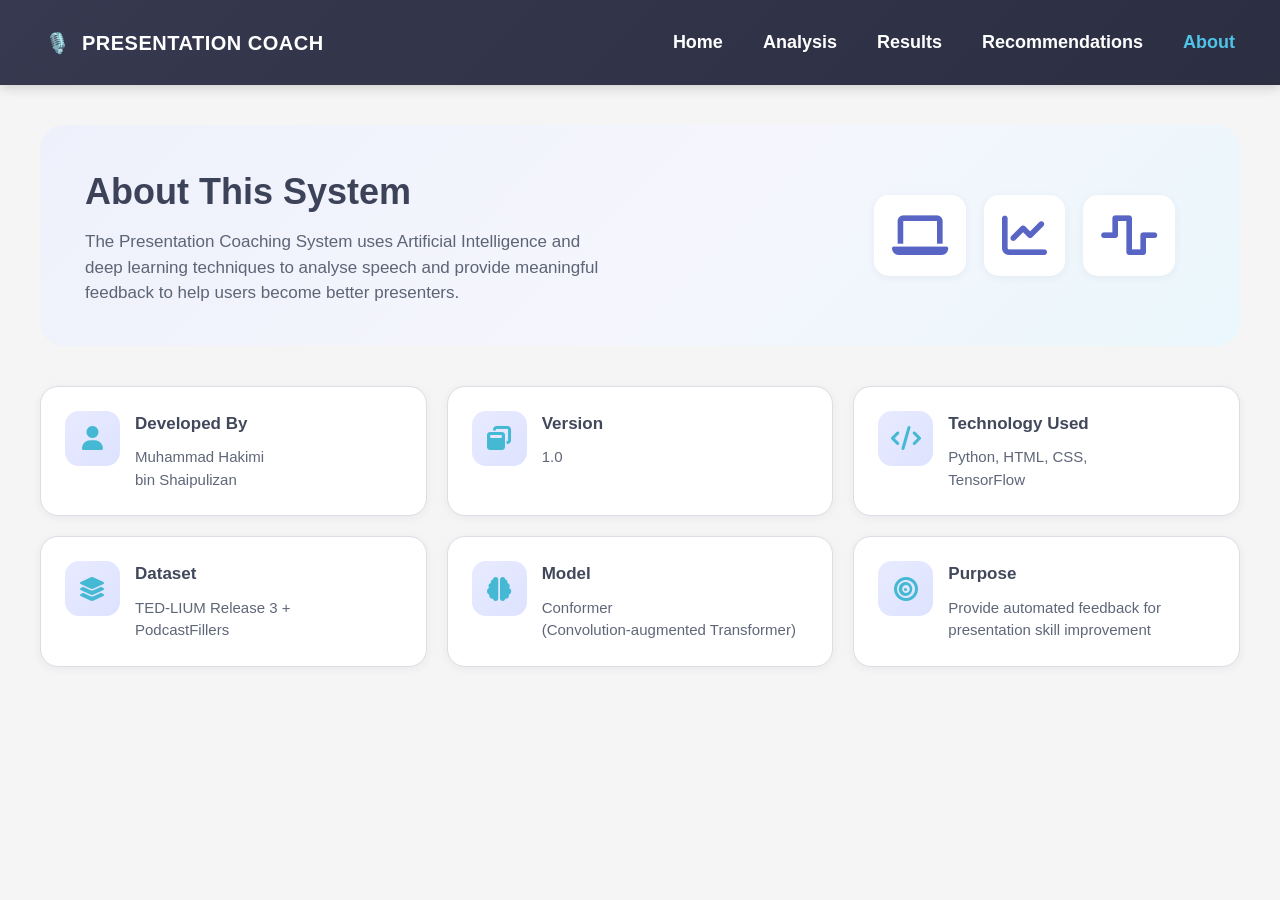
==== frontend/about.html @ 9f393311 "Initial FYP project setup Initial commit" ====
<!DOCTYPE html>
<html lang="en">

<head>
    <meta charset="UTF-8">
    <meta name="viewport" content="width=device-width, initial-scale=1.0">

    <title>About - Presentation Coach</title>

    <!-- Font Awesome Icons (used for the info-card icons below) -->
    <link rel="stylesheet"
        href="https://cdnjs.cloudflare.com/ajax/libs/font-awesome/6.5.1/css/all.min.css">

    <link rel="stylesheet" href="style.css">
</head>

<body>

    <!-- Navigation Bar -->
    <nav class="navbar">

        <div class="logo">
            🎙️
            <span>PRESENTATION COACH</span>
        </div>

        <button class="nav-toggle" id="navToggle" aria-label="Toggle navigation">☰</button>

        <div class="nav-links" id="navLinks">
            <a href="index.html">Home</a>
            <a href="analysis.html">Analysis</a>
            <a href="results.html">Results</a>
            <a href="recommendations.html">Recommendations</a>
            <a href="about.html" class="active">About</a>
        </div>

    </nav>


    <!-- About Section -->
    <main class="about-container">

        <!-- Title -->
        <section class="about-header">

            <div>
                <h1>About This System</h1>

                <p>
                    The Presentation Coaching System uses Artificial Intelligence
                    and deep learning techniques to analyse speech and provide
                    meaningful feedback to help users become better presenters.
                </p>
            </div>

            <div class="about-illustration">
                <i class="fa-solid fa-laptop"></i>
                <i class="fa-solid fa-chart-line"></i>
                <i class="fa-solid fa-wave-square"></i>
            </div>

        </section>


        <!-- Information Cards -->
        <section class="about-grid">

            <!-- Developed By -->
            <div class="about-card">

                <div class="about-icon">
                    <i class="fa-solid fa-user"></i>
                </div>

                <div>
                    <h3>Developed By</h3>
                    <p>Muhammad Hakimi<br>bin Shaipulizan</p>
                </div>

            </div>


            <!-- Version -->
            <div class="about-card">

                <div class="about-icon">
                    <i class="fa-solid fa-window-restore"></i>
                </div>

                <div>
                    <h3>Version</h3>
                    <p>1.0</p>
                </div>

            </div>


            <!-- Technology -->
            <div class="about-card">

                <div class="about-icon">
                    <i class="fa-solid fa-code"></i>
                </div>

                <div>
                    <h3>Technology Used</h3>
                    <p>Python, HTML, CSS,<br>TensorFlow</p>
                </div>

            </div>


            <!-- Dataset -->
            <div class="about-card">

                <div class="about-icon">
                    <i class="fa-solid fa-layer-group"></i>
                </div>

                <div>
                    <h3>Dataset</h3>
                    <p>TED-LIUM Release 3 +<br>PodcastFillers</p>
                </div>

            </div>


            <!-- Model -->
            <div class="about-card">

                <div class="about-icon">
                    <i class="fa-solid fa-brain"></i>
                </div>

                <div>
                    <h3>Model</h3>
                    <p>Conformer<br>(Convolution-augmented Transformer)</p>
                </div>

            </div>


            <!-- Purpose -->
            <div class="about-card">

                <div class="about-icon">
                    <i class="fa-solid fa-bullseye"></i>
                </div>

                <div>
                    <h3>Purpose</h3>
                    <p>
                        Provide automated feedback for
                        presentation skill improvement
                    </p>
                </div>

            </div>

        </section>

    </main>

</body>

</html>
---- frontend/style.css ----
:root {
    --primary: #5b67ae;
    --primary-dark: #465299;
    --dark: #36394f;
    --accent: #4fc3e8;
    --success: #35a853;
    --danger: #e4003b;
    --danger-dark: #bf0032;
    --gold: #f5b301;
    --warning: #e47b22;
    --text: #34384a;
    --text-muted: #555b6e;
    --bg: #f5f5f5;
    --border: #d7d7d7;
    --container: 1200px;
    --shadow-sm: 0 2px 10px rgba(54, 57, 79, 0.06);
    --shadow: 0 8px 24px rgba(54, 57, 79, 0.1);
}

* {
    margin: 0;
    padding: 0;
    box-sizing: border-box;
}

body {
    font-family: Arial, sans-serif;
    background-color: var(--bg);
    color: var(--text);
    line-height: 1.5;
}


/* =========================
   PAGE CONTAINER (keeps content from stretching thin/empty on wide screens)
========================= */

.hero,
.features,
.analysis-header,
.mic-banner,
.analysis-section,
.results-header,
.overall-section,
.performance-section,
.results-actions,
.recommendation-header,
.recommendations-container,
.recommendation-actions,
.about-container {
    max-width: var(--container);
    margin-left: auto;
    margin-right: auto;
}


/* =========================
   NAVIGATION BAR
========================= */

.navbar {
    height: 85px;
    background: linear-gradient(135deg, var(--dark), #2c2f42);

    position: sticky;
    top: 0;
    z-index: 100;

    box-shadow: 0 2px 12px rgba(0, 0, 0, 0.18);

    display: flex;
    justify-content: space-between;
    align-items: center;

    padding: 0 45px;
}

.logo {
    display: flex;
    align-items: center;
    gap: 12px;

    color: white;
    font-size: 20px;
    font-weight: bold;
}

.logo span {
    letter-spacing: 0.5px;
}

.nav-links {
    display: flex;
    gap: 40px;
}

.nav-links a {
    color: white;
    text-decoration: none;

    font-size: 18px;
    font-weight: 600;

    transition: 0.3s;
}

.nav-links a:hover {
    color: var(--accent);
}

.nav-links .active {
    color: var(--accent);
}


/* =========================
   HERO SECTION
========================= */

.hero {
    display: flex;
    justify-content: space-between;
    align-items: center;

    min-height: 320px;

    margin-top: 30px;
    margin-bottom: 10px;

    padding: 55px 70px;

    background: linear-gradient(135deg, #eef0fb 0%, #f5f6fd 55%, #eaf7fc 100%);
    border-radius: 28px;

    box-shadow: var(--shadow-sm);
}

.hero-text {
    max-width: 500px;
}

.hero-badge {
    display: inline-block;

    background: #e1e5fb;
    color: var(--primary-dark);

    font-size: 13px;
    font-weight: 700;
    letter-spacing: 0.5px;
    text-transform: uppercase;

    padding: 7px 16px;
    border-radius: 999px;

    margin-bottom: 18px;
}

.hero-text h1 {
    font-size: 42px;
    line-height: 1.25;
    margin-bottom: 16px;

    color: #2c2f42;
}

.hero-text p {
    font-size: 18px;
    line-height: 1.5;

    color: var(--text-muted);

    margin-bottom: 28px;

    max-width: 420px;
}

#startButton {
    background: linear-gradient(135deg, var(--primary), var(--primary-dark));

    color: white;

    border: none;

    padding: 16px 42px;

    border-radius: 15px;

    font-size: 18px;
    font-weight: 600;

    cursor: pointer;

    box-shadow: 0 10px 24px rgba(91, 103, 174, 0.35);

    transition: 0.3s;
}

#startButton:hover {
    background: var(--primary-dark);
    transform: translateY(-2px);
    box-shadow: 0 14px 28px rgba(91, 103, 174, 0.42);
}


/* =========================
   HERO IMAGE
========================= */

.hero-image {
    display: flex;
    justify-content: center;
    align-items: center;

    width: 380px;
    height: 260px;
}

.presentation-illustration {
    font-size: 130px;

    width: 220px;
    height: 220px;

    display: flex;
    justify-content: center;
    align-items: center;

    background: linear-gradient(150deg, #ffffff, #e9ebf7);

    border-radius: 50%;

    box-shadow: 0 20px 45px rgba(91, 103, 174, 0.22), inset 0 0 0 10px rgba(255, 255, 255, 0.6);
}


/* =========================
   FEATURES SECTION
========================= */

.features {
    padding: 10px 0 50px;
}

.features h2 {
    text-align: center;

    font-size: 24px;

    margin-bottom: 28px;

    color: #2c2f42;
}

.feature-container {
    display: grid;
    grid-template-columns: repeat(5, 1fr);

    gap: 22px;
}

.feature-card {
    width: 100%;
    min-height: 210px;

    background: white;

    border: 1px solid #e4e5ec;

    border-radius: 18px;

    text-align: center;

    padding: 28px 18px;

    box-shadow: var(--shadow-sm);

    transition: 0.3s;
}

.feature-card:hover {
    transform: translateY(-6px);

    box-shadow: var(--shadow);
    border-color: #d3d7f3;
}

.icon {
    width: 64px;
    height: 64px;

    margin: 0 auto 16px;

    display: flex;
    justify-content: center;
    align-items: center;

    font-size: 30px;

    background: linear-gradient(135deg, #eef0ff, #e3e7fb);

    border-radius: 16px;
}

.feature-card h3 {
    font-size: 16px;

    line-height: 1.4;

    margin-bottom: 10px;

    color: #2c2f42;
}

.feature-card p {
    font-size: 14px;

    line-height: 1.5;

    color: #64697a;
}


/* =========================
   RESPONSIVE DESIGN
========================= */

@media (max-width: 1100px) {

    .feature-container {
        grid-template-columns: repeat(3, 1fr);
    }

}

@media (max-width: 850px) {

    .navbar {
        padding: 0 25px;
    }

    .nav-links {
        gap: 15px;
    }

    .nav-links a {
        font-size: 14px;
    }

    .hero {
        flex-direction: column;
        align-items: flex-start;
        gap: 25px;

        padding: 35px 30px;
        margin-top: 15px;
    }

    .hero-image {
        display: none;
    }

    .feature-container {
        grid-template-columns: repeat(2, 1fr);
    }

}

/* =========================
   REAL-TIME ANALYSIS PAGE
========================= */

.analysis-header {
    display: flex;
    justify-content: space-between;
    align-items: center;

    padding: 30px 20px 15px;
}

.analysis-header h1 {
    font-size: 30px;
    margin-bottom: 5px;
}

.analysis-header p {
    font-size: 16px;
    color: var(--text-muted);
}


/* Analysis Controls */

.analysis-controls {
    display: flex;
    align-items: center;
    gap: 20px;
}

#startAnalysis {
    background: linear-gradient(135deg, var(--primary), var(--primary-dark));
    color: white;

    border: none;
    border-radius: 15px;

    padding: 10px 30px;

    font-size: 16px;
    font-weight: 600;
    cursor: pointer;

    box-shadow: 0 8px 18px rgba(91, 103, 174, 0.3);

    transition: 0.3s;
}

#startAnalysis:hover {
    background: var(--primary-dark);
    transform: translateY(-2px);
}

.timer {
    border: 1px solid #d7d7d7;
    background: white;

    border-radius: 15px;

    padding: 10px 28px;

    font-size: 16px;
    font-weight: 600;
    color: var(--text-muted);

    min-width: 140px;
    text-align: center;

    box-shadow: var(--shadow-sm);
}


/* =========================
   METRIC CARDS
========================= */

.analysis-section {
    padding: 15px 20px 40px;
}

.metrics-container {
    display: grid;
    grid-template-columns: repeat(4, 1fr);

    gap: 20px;

    margin-bottom: 20px;
}

.metric-card {
    background: white;

    border: 1px solid #e4e5ec;
    border-radius: 18px;

    text-align: center;

    padding: 20px 12px;

    min-height: 150px;

    box-shadow: var(--shadow-sm);

    transition: 0.3s;
}

.metric-card:hover {
    box-shadow: var(--shadow);
}

.metric-icon {
    font-size: 38px;
    margin-bottom: 8px;
}

.metric-card h3 {
    font-size: 16px;
    margin-bottom: 5px;

    color: #2c2f42;
}

.metric-value {
    font-size: 22px;
    font-weight: 700;
    color: var(--success);

    margin-bottom: 2px;
}

.metric-card p {
    color: #666;
    margin-bottom: 5px;
}

.status {
    color: #777;
    font-size: 14px;
    font-weight: 600;
}


/* =========================
   MAIN ANALYSIS CONTENT
========================= */

.analysis-content {
    display: grid;
    grid-template-columns: 2.2fr 1fr;

    gap: 20px;
}


/* GRAPH */

.graph-box {
    background: white;

    border: 1px solid #e4e5ec;
    border-radius: 18px;

    min-height: 300px;

    padding: 24px;

    box-shadow: var(--shadow-sm);

    background-image:
        linear-gradient(rgba(0, 0, 0, 0.035) 1px, transparent 1px),
        linear-gradient(90deg, rgba(0, 0, 0, 0.035) 1px, transparent 1px);
    background-size: 32px 32px;
    background-position: 0 60px;
}

.graph-box h3 {
    font-size: 15px;
    font-weight: 700;
    margin-bottom: 20px;

    color: #2c2f42;
}


/* =========================
   RIGHT SIDE
========================= */

.analysis-right {
    display: flex;
    flex-direction: column;

    gap: 16px;
}

.quality-card {
    background: white;

    border: 1px solid #e4e5ec;
    border-radius: 18px;

    text-align: center;

    padding: 24px 18px;

    min-height: 140px;

    box-shadow: var(--shadow-sm);
}

.quality-card .metric-icon {
    color: var(--gold);
}

.quality-card h3 {
    margin-bottom: 10px;
    color: #2c2f42;
}

.quality-status {
    color: #888;

    font-size: 22px;
    font-weight: 700;

    letter-spacing: 2px;
}


.tips-card {
    background: linear-gradient(135deg, #e4e7f7, #dfe1f2);

    border-radius: 18px;

    padding: 20px;

    flex: 1;

    box-shadow: var(--shadow-sm);
}

.tips-card h3 {
    margin-bottom: 14px;
    color: #2c2f42;
}

.tips-card p {
    margin-bottom: 14px;

    color: var(--text-muted);

    line-height: 1.5;
}


/* =========================
   STOP BUTTON
========================= */

.stop-container {
    display: flex;
    justify-content: center;

    margin-top: 25px;
}

#stopAnalysis {
    background: linear-gradient(135deg, var(--danger), var(--danger-dark));

    color: white;

    border: none;

    border-radius: 15px;

    padding: 10px 40px;

    font-size: 16px;
    font-weight: 600;

    cursor: pointer;

    box-shadow: 0 8px 18px rgba(228, 0, 59, 0.3);

    transition: 0.3s;
}

#stopAnalysis:hover {
    background: var(--danger-dark);
    transform: translateY(-2px);
}


/* =========================
   RESPONSIVE
========================= */

@media (max-width: 850px) {

    .metrics-container {
        grid-template-columns: repeat(2, 1fr);
    }

    .analysis-content {
        grid-template-columns: 1fr;
    }

}


/* =========================
   RESULTS PAGE
========================= */

.results-header {
    text-align: center;
    padding: 35px 20px 15px;
}

.results-header h1 {
    font-size: 32px;
    margin-bottom: 8px;
}

.results-header p {
    color: #666;
}


/* OVERALL SCORE */

.overall-section {
    display: flex;
    justify-content: center;
    padding: 10px 20px 20px;
}

.overall-card {
    width: 300px;
    background: white;

    border: 1px solid #e4e5ec;
    border-radius: 20px;

    text-align: center;
    padding: 26px;

    box-shadow: var(--shadow-sm);
}

.overall-card h2 {
    font-size: 18px;
    margin-bottom: 16px;
    color: #2c2f42;
}

.score-circle {
    width: 130px;
    height: 130px;

    margin: 0 auto 16px;

    border: 9px solid var(--primary);
    border-radius: 50%;

    display: flex;
    justify-content: center;
    align-items: baseline;

    padding-top: 34px;

    box-shadow: var(--shadow-sm);
}

.score-circle span {
    font-size: 38px;
    font-weight: bold;
}

.score-circle small {
    font-size: 14px;
}

.overall-card h3 {
    color: var(--success);
    letter-spacing: 2px;
    margin-bottom: 10px;
    font-size: 18px;
}

.overall-card h3.good { color: var(--success); }
.overall-card h3.average { color: var(--warning); }
.overall-card h3.poor { color: var(--danger); }

.score-circle.good { border-color: var(--success); }
.score-circle.average { border-color: var(--warning); }
.score-circle.poor { border-color: var(--danger); }

.stars {
    font-size: 24px;
    color: var(--gold);
}


/* =========================
   PERFORMANCE ANALYSIS
========================= */

.performance-section {
    padding: 10px 0 20px;
}

.performance-section h2 {
    text-align: center;
    font-size: 22px;
    margin-bottom: 20px;
    color: #2c2f42;
}

.performance-container {
    display: grid;
    grid-template-columns: repeat(2, 1fr);
    gap: 18px;
}

.performance-card {
    display: flex;
    align-items: center;

    background: white;

    border: 1px solid #e4e5ec;
    border-radius: 16px;

    padding: 18px;

    box-shadow: var(--shadow-sm);

    transition: 0.3s;
}

.performance-card:hover {
    box-shadow: var(--shadow);
}

.performance-icon {
    width: 56px;
    height: 56px;
    min-width: 56px;

    display: flex;
    align-items: center;
    justify-content: center;

    font-size: 28px;
    margin-right: 16px;

    background: linear-gradient(135deg, #eef0ff, #e3e7fb);
    border-radius: 14px;
}

.performance-info {
    flex: 1;
}

.performance-info h3 {
    font-size: 16px;
    margin-bottom: 5px;
    color: #2c2f42;
}

.performance-info p {
    font-size: 15px;
    margin-bottom: 3px;
    font-weight: 600;
}

.performance-info span {
    font-size: 13px;
    color: #777;
}

.performance-score {
    font-size: 22px;
    font-weight: bold;
    color: var(--primary);
}


/* =========================
   RESULTS BUTTONS
========================= */

.results-actions {
    display: flex;
    justify-content: center;
    gap: 20px;

    padding: 25px 0 45px;
}

#viewRecommendations {
    background: linear-gradient(135deg, var(--primary), var(--primary-dark));
    color: white;

    border: none;
    border-radius: 12px;

    padding: 14px 28px;

    font-size: 16px;
    font-weight: 600;
    cursor: pointer;

    box-shadow: 0 8px 18px rgba(91, 103, 174, 0.3);
}

#practiceAgain {
    background: white;
    color: var(--primary);

    border: 1px solid var(--primary);
    border-radius: 12px;

    padding: 14px 28px;

    font-size: 16px;
    font-weight: 600;
    cursor: pointer;
}

#viewRecommendations:hover,
#practiceAgain:hover {
    transform: translateY(-2px);
}


/* RESULTS RESPONSIVE */

@media (max-width: 700px) {

    .performance-section {
        padding: 15px 20px;
    }

    .performance-container {
        grid-template-columns: 1fr;
    }

}

/* =========================
   RECOMMENDATIONS PAGE
========================= */

.recommendation-header {
    text-align: center;
    padding: 35px 20px 15px;
}

.recommendation-header h1 {
    font-size: 32px;
    margin-bottom: 8px;
}

.recommendation-header p {
    color: #666;
}


/* =========================
   OVERALL FEEDBACK
========================= */

.feedback-summary {
    max-width: 900px;

    margin: 0 auto 30px;

    display: flex;
    align-items: center;

    gap: 20px;

    background: linear-gradient(135deg, #eef0fa, #e6e9f7);

    border-radius: 20px;

    padding: 24px 32px;

    box-shadow: var(--shadow-sm);
}

.summary-icon {
    font-size: 45px;
}

.feedback-summary h2 {
    font-size: 18px;
    margin-bottom: 8px;
    color: #2c2f42;
}

.feedback-summary p {
    color: var(--text-muted);
    line-height: 1.6;
}


/* =========================
   RECOMMENDATION CARDS
========================= */

.recommendations-container {
    display: grid;

    grid-template-columns: 1fr 1fr;

    gap: 25px;

    padding-bottom: 10px;
}

.recommendation-card {
    background: white;

    border: 1px solid #e4e5ec;

    border-radius: 20px;

    padding: 28px;

    box-shadow: var(--shadow-sm);
}

.recommendation-title {
    display: flex;

    align-items: center;

    gap: 12px;

    margin-bottom: 20px;
}

.recommendation-title span {
    width: 38px;
    height: 38px;

    display: flex;
    justify-content: center;
    align-items: center;

    border-radius: 50%;

    font-size: 20px;
    font-weight: bold;

    background: #e6f5ea;

    color: var(--success);
}

.improve .recommendation-title span {
    background: #fff1e5;
    color: var(--warning);
}

.recommendation-title h2 {
    font-size: 20px;
    color: #2c2f42;
}


/* Recommendation Items */

.recommendation-item {
    padding: 15px 0;

    border-top: 1px solid #e5e5e5;
}

.recommendation-item h3 {
    font-size: 16px;

    margin-bottom: 8px;

    color: #2c2f42;
}

.recommendation-item p {
    color: #666;

    line-height: 1.5;

    font-size: 14px;
}


/* =========================
   ACTION BUTTONS
========================= */

.recommendation-actions {
    display: flex;

    justify-content: center;

    gap: 20px;

    padding: 35px 0 50px;
}

#downloadReport {
    background: linear-gradient(135deg, var(--primary), var(--primary-dark));

    color: white;

    border: none;

    border-radius: 12px;

    padding: 14px 28px;

    font-size: 16px;
    font-weight: 600;

    cursor: pointer;

    box-shadow: 0 8px 18px rgba(91, 103, 174, 0.3);
}

#practiceAgainRecommendation {
    background: white;

    color: var(--primary);

    border: 1px solid var(--primary);

    border-radius: 12px;

    padding: 14px 28px;

    font-size: 16px;
    font-weight: 600;

    cursor: pointer;
}

#downloadReport:hover,
#practiceAgainRecommendation:hover {
    transform: translateY(-2px);
}


/* RESPONSIVE */

@media (max-width: 750px) {

    .recommendations-container {
        grid-template-columns: 1fr;

        padding: 0 20px;
    }

    .feedback-summary {
        margin: 0 20px 25px;
    }

}

/* ============================= */
/* ABOUT PAGE */
/* ============================= */

.about-container {
    padding: 40px 0 60px;
    min-height: 80vh;
}


/* Header */

.about-header {
    display: flex;
    justify-content: space-between;
    align-items: center;
    margin-bottom: 40px;

    background: linear-gradient(135deg, #eef0fb 0%, #f5f6fd 55%, #eaf7fc 100%);
    border-radius: 24px;
    padding: 40px 45px;
}

.about-header h1 {
    font-size: 36px;
    color: #3c4359;
    margin-bottom: 10px;
}

.about-header p {
    max-width: 520px;
    font-size: 17px;
    line-height: 1.5;
    color: #5d6475;
}


/* Illustration */

.about-illustration {
    display: flex;
    align-items: center;
    gap: 18px;
    font-size: 45px;
    color: #5965c5;
    padding-right: 20px;
}

.about-illustration i {
    background: white;
    padding: 18px;
    border-radius: 15px;
    box-shadow: var(--shadow-sm);
}


/* Grid */

.about-grid {
    display: grid;
    grid-template-columns: repeat(3, 1fr);
    gap: 20px;
}


/* Card */

.about-card {
    display: flex;
    align-items: flex-start;
    gap: 15px;

    background: white;
    border: 1px solid #dcdde5;
    border-radius: 18px;

    padding: 24px;

    min-height: 125px;

    box-shadow: var(--shadow-sm);

    transition: 0.3s;
}

.about-card:hover {
    transform: translateY(-4px);
    box-shadow: var(--shadow);
}


/* Icon */

.about-icon {
    min-width: 55px;
    height: 55px;

    display: flex;
    justify-content: center;
    align-items: center;

    background: linear-gradient(135deg, #e8ebff, #dde2ff);

    border-radius: 14px;

    font-size: 24px;
    color: #45b8d4;
}


/* Text */

.about-card h3 {
    margin-bottom: 10px;
    color: #42485c;
    font-size: 17px;
}

.about-card p {
    color: #5f6678;
    line-height: 1.5;
    font-size: 15px;
}


/* Responsive */

@media (max-width: 900px) {

    .about-grid {
        grid-template-columns: repeat(2, 1fr);
    }

    .about-header {
        flex-direction: column;
        align-items: flex-start;
        gap: 20px;
    }

}


@media (max-width: 600px) {

    .about-grid {
        grid-template-columns: 1fr;
    }

}
/* =========================
   MOBILE NAV TOGGLE
========================= */

.nav-toggle {
    display: none;

    background: none;
    border: none;

    font-size: 26px;
    color: white;

    cursor: pointer;
}

@media (max-width: 850px) {

    .nav-toggle {
        display: block;
    }

    .nav-links {
        position: absolute;
        top: 85px;
        left: 0;
        right: 0;

        flex-direction: column;
        gap: 0;

        background: var(--dark);

        max-height: 0;
        overflow: hidden;

        transition: max-height 0.3s ease;

        z-index: 50;
    }

    .nav-links.open {
        max-height: 320px;
    }

    .nav-links a {
        padding: 16px 25px;
        width: 100%;
        border-top: 1px solid rgba(255, 255, 255, 0.08);
    }
}


/* =========================
   MIC / STATUS BANNERS
========================= */

.mic-banner {
    display: none;

    align-items: center;
    gap: 12px;

    margin-top: 0;
    margin-bottom: 15px;
    padding: 14px 18px;

    border-radius: 12px;

    font-size: 14px;
    line-height: 1.4;
}

.mic-banner.show {
    display: flex;
}

.mic-banner.error {
    background: #fdecef;
    color: var(--danger-dark);
    border: 1px solid #f4c2ce;
}

.mic-banner.info {
    background: #eef0fa;
    color: var(--primary-dark);
    border: 1px solid #ccd1ee;
}


/* =========================
   LIVE CANVAS GRAPH
========================= */

#pitchCanvas {
    width: 100%;
    height: 200px;

    display: block;
}


/* Status colors applied dynamically via JS */

.status.good { color: var(--success); }
.status.average { color: var(--warning); }
.status.poor { color: var(--danger); }

.quality-status.good { color: var(--success); }
.quality-status.average { color: var(--warning); }
.quality-status.poor { color: var(--danger); }


/* =========================
   DEMO DATA NOTICE (results/recommendations)
========================= */

.demo-notice {
    display: none;

    max-width: 900px;
    margin: 0 auto 20px;

    background: #fff7e0;
    border: 1px solid #f0dfa0;
    color: #7a6414;

    border-radius: 12px;

    padding: 12px 20px;

    font-size: 14px;
    text-align: center;
}

.demo-notice.show {
    display: block;
}


/* =========================
   PRINT REPORT
========================= */

@media print {

    .navbar,
    .results-actions,
    .recommendation-actions,
    .demo-notice {
        display: none !important;
    }

    body {
        background: white;
    }
}

.transcript-line {
    margin-top: 10px;

    font-size: 13px;
    font-style: italic;
    color: var(--text-muted);

    min-height: 18px;

    overflow: hidden;
    text-overflow: ellipsis;
    white-space: nowrap;
}
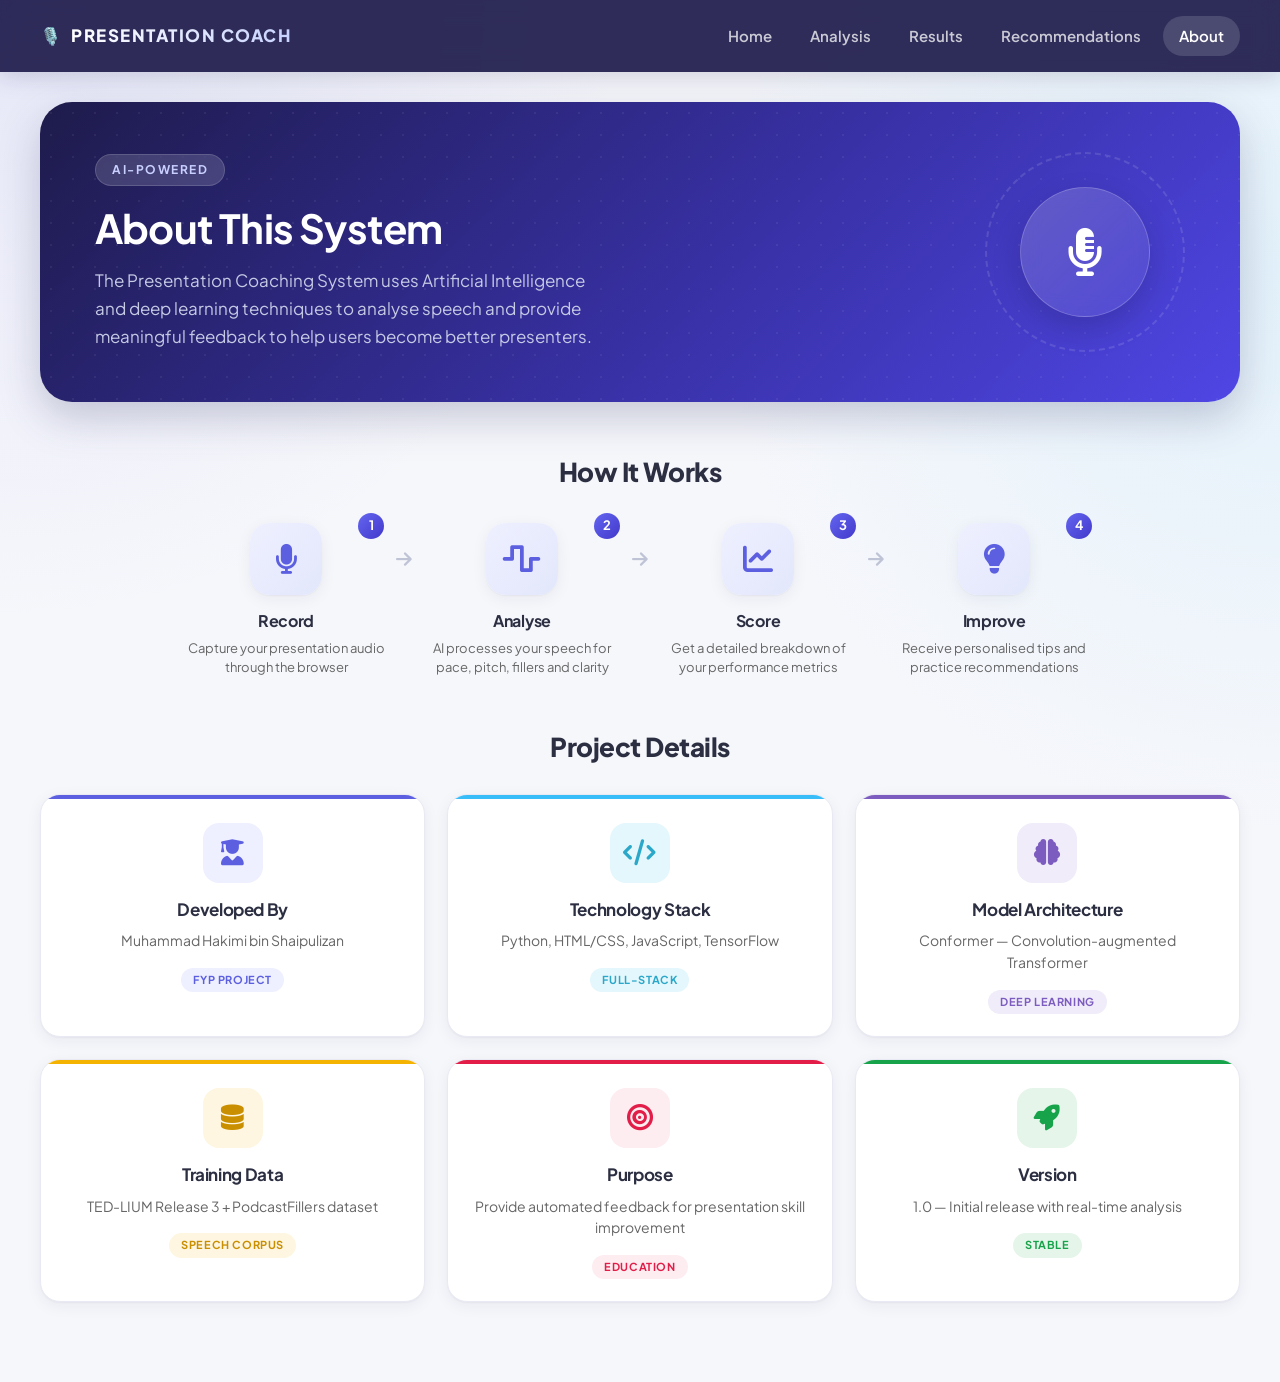
==== commit 5261ce9c: "Update model, preprocessing and frontend; ignore raw datasets" ====
--- a/frontend/about.html
+++ b/frontend/about.html
@@ -7,16 +7,18 @@
 
     <title>About - Presentation Coach</title>
 
-    <!-- Font Awesome Icons (used for the info-card icons below) -->
     <link rel="stylesheet"
         href="https://cdnjs.cloudflare.com/ajax/libs/font-awesome/6.5.1/css/all.min.css">
 
+    <link rel="preconnect" href="https://fonts.googleapis.com">
+    <link rel="preconnect" href="https://fonts.gstatic.com" crossorigin>
+    <link href="https://fonts.googleapis.com/css2?family=Plus+Jakarta+Sans:wght@400;500;600;700;800&display=swap" rel="stylesheet">
     <link rel="stylesheet" href="style.css">
 </head>
 
 <body>
 
-    <!-- Navigation Bar -->
+    
     <nav class="navbar">
 
         <div class="logo">
@@ -37,15 +39,15 @@
     </nav>
 
 
-    <!-- About Section -->
+    
     <main class="about-container">
 
-        <!-- Title -->
-        <section class="about-header">
+        
+        <section class="about-hero">
 
-            <div>
+            <div class="about-hero-text">
+                <span class="about-badge">AI-Powered</span>
                 <h1>About This System</h1>
-
                 <p>
                     The Presentation Coaching System uses Artificial Intelligence
                     and deep learning techniques to analyse speech and provide
@@ -53,106 +55,121 @@
                 </p>
             </div>
 
-            <div class="about-illustration">
-                <i class="fa-solid fa-laptop"></i>
-                <i class="fa-solid fa-chart-line"></i>
-                <i class="fa-solid fa-wave-square"></i>
+            <div class="about-hero-visual">
+                <div class="about-orb">
+                    <i class="fa-solid fa-microphone-lines"></i>
+                </div>
+                <div class="about-orb-ring"></div>
             </div>
 
         </section>
 
 
-        <!-- Information Cards -->
-        <section class="about-grid">
+        
+        <section class="about-how">
 
-            <!-- Developed By -->
-            <div class="about-card">
+            <h2>How It Works</h2>
 
-                <div class="about-icon">
-                    <i class="fa-solid fa-user"></i>
+            <div class="pipeline">
+
+                <div class="pipeline-step">
+                    <div class="step-number">1</div>
+                    <div class="step-icon"><i class="fa-solid fa-microphone"></i></div>
+                    <h3>Record</h3>
+                    <p>Capture your presentation audio through the browser</p>
                 </div>
 
-                <div>
-                    <h3>Developed By</h3>
-                    <p>Muhammad Hakimi<br>bin Shaipulizan</p>
+                <div class="pipeline-arrow"><i class="fa-solid fa-arrow-right"></i></div>
+
+                <div class="pipeline-step">
+                    <div class="step-number">2</div>
+                    <div class="step-icon"><i class="fa-solid fa-wave-square"></i></div>
+                    <h3>Analyse</h3>
+                    <p>AI processes your speech for pace, pitch, fillers and clarity</p>
+                </div>
+
+                <div class="pipeline-arrow"><i class="fa-solid fa-arrow-right"></i></div>
+
+                <div class="pipeline-step">
+                    <div class="step-number">3</div>
+                    <div class="step-icon"><i class="fa-solid fa-chart-line"></i></div>
+                    <h3>Score</h3>
+                    <p>Get a detailed breakdown of your performance metrics</p>
+                </div>
+
+                <div class="pipeline-arrow"><i class="fa-solid fa-arrow-right"></i></div>
+
+                <div class="pipeline-step">
+                    <div class="step-number">4</div>
+                    <div class="step-icon"><i class="fa-solid fa-lightbulb"></i></div>
+                    <h3>Improve</h3>
+                    <p>Receive personalised tips and practice recommendations</p>
                 </div>
 
             </div>
 
+        </section>
 
-            <!-- Version -->
-            <div class="about-card">
 
-                <div class="about-icon">
-                    <i class="fa-solid fa-window-restore"></i>
+       
+        <section class="about-details">
+
+            <h2>Project Details</h2>
+
+            <div class="about-grid-v2">
+
+                <div class="about-card-v2 accent-indigo">
+                    <div class="card-v2-icon">
+                        <i class="fa-solid fa-user-graduate"></i>
+                    </div>
+                    <h3>Developed By</h3>
+                    <p>Muhammad Hakimi bin Shaipulizan</p>
+                    <span class="card-v2-tag">FYP Project</span>
                 </div>
 
-                <div>
-                    <h3>Version</h3>
-                    <p>1.0</p>
+                <div class="about-card-v2 accent-teal">
+                    <div class="card-v2-icon">
+                        <i class="fa-solid fa-code"></i>
+                    </div>
+                    <h3>Technology Stack</h3>
+                    <p>Python, HTML/CSS, JavaScript, TensorFlow</p>
+                    <span class="card-v2-tag">Full-Stack</span>
                 </div>
 
-            </div>
-
-
-            <!-- Technology -->
-            <div class="about-card">
-
-                <div class="about-icon">
-                    <i class="fa-solid fa-code"></i>
+                <div class="about-card-v2 accent-violet">
+                    <div class="card-v2-icon">
+                        <i class="fa-solid fa-brain"></i>
+                    </div>
+                    <h3>Model Architecture</h3>
+                    <p>Conformer — Convolution-augmented Transformer</p>
+                    <span class="card-v2-tag">Deep Learning</span>
                 </div>
 
-                <div>
-                    <h3>Technology Used</h3>
-                    <p>Python, HTML, CSS,<br>TensorFlow</p>
+                <div class="about-card-v2 accent-amber">
+                    <div class="card-v2-icon">
+                        <i class="fa-solid fa-database"></i>
+                    </div>
+                    <h3>Training Data</h3>
+                    <p>TED-LIUM Release 3 + PodcastFillers dataset</p>
+                    <span class="card-v2-tag">Speech Corpus</span>
                 </div>
 
-            </div>
-
-
-            <!-- Dataset -->
-            <div class="about-card">
-
-                <div class="about-icon">
-                    <i class="fa-solid fa-layer-group"></i>
+                <div class="about-card-v2 accent-rose">
+                    <div class="card-v2-icon">
+                        <i class="fa-solid fa-bullseye"></i>
+                    </div>
+                    <h3>Purpose</h3>
+                    <p>Provide automated feedback for presentation skill improvement</p>
+                    <span class="card-v2-tag">Education</span>
                 </div>
 
-                <div>
-                    <h3>Dataset</h3>
-                    <p>TED-LIUM Release 3 +<br>PodcastFillers</p>
-                </div>
-
-            </div>
-
-
-            <!-- Model -->
-            <div class="about-card">
-
-                <div class="about-icon">
-                    <i class="fa-solid fa-brain"></i>
-                </div>
-
-                <div>
-                    <h3>Model</h3>
-                    <p>Conformer<br>(Convolution-augmented Transformer)</p>
-                </div>
-
-            </div>
-
-
-            <!-- Purpose -->
-            <div class="about-card">
-
-                <div class="about-icon">
-                    <i class="fa-solid fa-bullseye"></i>
-                </div>
-
-                <div>
-                    <h3>Purpose</h3>
-                    <p>
-                        Provide automated feedback for
-                        presentation skill improvement
-                    </p>
+                <div class="about-card-v2 accent-emerald">
+                    <div class="card-v2-icon">
+                        <i class="fa-solid fa-rocket"></i>
+                    </div>
+                    <h3>Version</h3>
+                    <p>1.0 — Initial release with real-time analysis</p>
+                    <span class="card-v2-tag">Stable</span>
                 </div>
 
             </div>
@@ -161,6 +178,15 @@
 
     </main>
 
+    <script>
+        
+        const navToggle = document.getElementById('navToggle');
+        const navLinks  = document.getElementById('navLinks');
+        if (navToggle) {
+            navToggle.addEventListener('click', () => navLinks.classList.toggle('open'));
+        }
+    </script>
+
 </body>
 
-</html>+</html>
--- a/frontend/style.css
+++ b/frontend/style.css
@@ -1139,151 +1139,409 @@
 }
 
 /* ============================= */
-/* ABOUT PAGE */
+/* ABOUT PAGE                    */
 /* ============================= */
 
 .about-container {
-    padding: 40px 0 60px;
+    padding: 30px 0 60px;
     min-height: 80vh;
 }
 
 
-/* Header */
-
-.about-header {
+/* ---------- Hero ---------- */
+
+.about-hero {
     display: flex;
     justify-content: space-between;
     align-items: center;
-    margin-bottom: 40px;
-
-    background: linear-gradient(135deg, #eef0fb 0%, #f5f6fd 55%, #eaf7fc 100%);
-    border-radius: 24px;
-    padding: 40px 45px;
-}
-
-.about-header h1 {
-    font-size: 36px;
-    color: #3c4359;
-    margin-bottom: 10px;
-}
-
-.about-header p {
+
+    margin-bottom: 50px;
+    padding: 50px 55px;
+
+    background: linear-gradient(135deg, #3c4170 0%, #4e5499 50%, #5a6cc7 100%);
+    border-radius: 28px;
+
+    position: relative;
+    overflow: hidden;
+
+    box-shadow: 0 16px 40px rgba(60, 65, 112, 0.25);
+}
+
+/* Subtle decorative dots */
+.about-hero::before {
+    content: '';
+    position: absolute;
+    inset: 0;
+
+    background-image:
+        radial-gradient(rgba(255, 255, 255, 0.06) 1px, transparent 1px);
+    background-size: 22px 22px;
+
+    pointer-events: none;
+}
+
+.about-hero-text {
     max-width: 520px;
+    position: relative;
+    z-index: 1;
+}
+
+.about-badge {
+    display: inline-block;
+
+    background: rgba(255, 255, 255, 0.15);
+    backdrop-filter: blur(6px);
+    color: #c9d0ff;
+
+    font-size: 12px;
+    font-weight: 700;
+    letter-spacing: 1.5px;
+    text-transform: uppercase;
+
+    padding: 6px 16px;
+    border-radius: 999px;
+    border: 1px solid rgba(255, 255, 255, 0.15);
+
+    margin-bottom: 18px;
+}
+
+.about-hero-text h1 {
+    font-size: 40px;
+    line-height: 1.2;
+    color: white;
+    margin-bottom: 14px;
+}
+
+.about-hero-text p {
     font-size: 17px;
-    line-height: 1.5;
-    color: #5d6475;
-}
-
-
-/* Illustration */
-
-.about-illustration {
-    display: flex;
+    line-height: 1.65;
+    color: #c5c9e4;
+}
+
+
+/* Animated orb */
+
+.about-hero-visual {
+    position: relative;
+    width: 200px;
+    height: 200px;
+    flex-shrink: 0;
+}
+
+.about-orb {
+    width: 130px;
+    height: 130px;
+
+    position: absolute;
+    top: 50%;
+    left: 50%;
+    transform: translate(-50%, -50%);
+
+    display: flex;
+    justify-content: center;
     align-items: center;
-    gap: 18px;
-    font-size: 45px;
-    color: #5965c5;
-    padding-right: 20px;
-}
-
-.about-illustration i {
-    background: white;
-    padding: 18px;
-    border-radius: 15px;
+
+    background: linear-gradient(135deg, rgba(255, 255, 255, 0.18), rgba(255, 255, 255, 0.06));
+    backdrop-filter: blur(10px);
+
+    border-radius: 50%;
+    border: 1px solid rgba(255, 255, 255, 0.2);
+
+    font-size: 48px;
+    color: white;
+
+    z-index: 1;
+
+    box-shadow: 0 12px 30px rgba(0, 0, 0, 0.15);
+}
+
+.about-orb-ring {
+    position: absolute;
+    inset: 0;
+
+    border: 2px dashed rgba(255, 255, 255, 0.12);
+    border-radius: 50%;
+
+    animation: about-spin 20s linear infinite;
+}
+
+@keyframes about-spin {
+    to { transform: rotate(360deg); }
+}
+
+
+/* ---------- How It Works ---------- */
+
+.about-how {
+    margin-bottom: 50px;
+}
+
+.about-how h2 {
+    text-align: center;
+    font-size: 26px;
+    color: #2c2f42;
+    margin-bottom: 32px;
+}
+
+.pipeline {
+    display: flex;
+    align-items: flex-start;
+    justify-content: center;
+    gap: 0;
+}
+
+.pipeline-step {
+    flex: 1;
+    max-width: 220px;
+    text-align: center;
+    position: relative;
+    padding: 0 10px;
+}
+
+.step-number {
+    position: absolute;
+    top: -10px;
+    right: 12px;
+
+    width: 26px;
+    height: 26px;
+
+    display: flex;
+    justify-content: center;
+    align-items: center;
+
+    background: var(--primary);
+    color: white;
+
+    font-size: 13px;
+    font-weight: 700;
+
+    border-radius: 50%;
+
+    z-index: 2;
+}
+
+.step-icon {
+    width: 72px;
+    height: 72px;
+
+    margin: 0 auto 14px;
+
+    display: flex;
+    justify-content: center;
+    align-items: center;
+
+    font-size: 30px;
+    color: var(--primary);
+
+    background: linear-gradient(135deg, #eef0ff, #e3e7fb);
+    border-radius: 20px;
+
     box-shadow: var(--shadow-sm);
-}
-
-
-/* Grid */
-
-.about-grid {
+
+    transition: 0.3s;
+}
+
+.pipeline-step:hover .step-icon {
+    transform: translateY(-4px);
+    box-shadow: var(--shadow);
+}
+
+.pipeline-step h3 {
+    font-size: 16px;
+    color: #2c2f42;
+    margin-bottom: 6px;
+}
+
+.pipeline-step p {
+    font-size: 13px;
+    color: #666;
+    line-height: 1.45;
+}
+
+.pipeline-arrow {
+    display: flex;
+    align-items: center;
+
+    padding-top: 28px;
+
+    font-size: 18px;
+    color: #bfc3d6;
+}
+
+
+/* ---------- Detail Cards ---------- */
+
+.about-details {
+    margin-bottom: 20px;
+}
+
+.about-details h2 {
+    text-align: center;
+    font-size: 26px;
+    color: #2c2f42;
+    margin-bottom: 28px;
+}
+
+.about-grid-v2 {
     display: grid;
     grid-template-columns: repeat(3, 1fr);
-    gap: 20px;
-}
-
-
-/* Card */
-
-.about-card {
-    display: flex;
-    align-items: flex-start;
-    gap: 15px;
-
+    gap: 22px;
+}
+
+.about-card-v2 {
     background: white;
-    border: 1px solid #dcdde5;
-    border-radius: 18px;
-
-    padding: 24px;
-
-    min-height: 125px;
+    border: 1px solid #e4e5ec;
+    border-radius: 20px;
+
+    padding: 28px 24px 22px;
+
+    text-align: center;
 
     box-shadow: var(--shadow-sm);
 
     transition: 0.3s;
-}
-
-.about-card:hover {
-    transform: translateY(-4px);
+
+    position: relative;
+    overflow: hidden;
+}
+
+/* Top accent stripe */
+.about-card-v2::before {
+    content: '';
+    position: absolute;
+    top: 0;
+    left: 0;
+    right: 0;
+    height: 4px;
+}
+
+.about-card-v2:hover {
+    transform: translateY(-6px);
     box-shadow: var(--shadow);
 }
 
-
-/* Icon */
-
-.about-icon {
-    min-width: 55px;
-    height: 55px;
+.card-v2-icon {
+    width: 60px;
+    height: 60px;
+
+    margin: 0 auto 14px;
 
     display: flex;
     justify-content: center;
     align-items: center;
 
-    background: linear-gradient(135deg, #e8ebff, #dde2ff);
-
-    border-radius: 14px;
-
-    font-size: 24px;
-    color: #45b8d4;
-}
-
-
-/* Text */
-
-.about-card h3 {
-    margin-bottom: 10px;
-    color: #42485c;
+    font-size: 26px;
+    border-radius: 16px;
+}
+
+.about-card-v2 h3 {
     font-size: 17px;
-}
-
-.about-card p {
-    color: #5f6678;
-    line-height: 1.5;
-    font-size: 15px;
-}
-
-
-/* Responsive */
+    color: #2c2f42;
+    margin-bottom: 8px;
+}
+
+.about-card-v2 p {
+    font-size: 14px;
+    color: #666;
+    line-height: 1.55;
+    margin-bottom: 14px;
+}
+
+.card-v2-tag {
+    display: inline-block;
+
+    font-size: 11px;
+    font-weight: 700;
+    letter-spacing: 0.6px;
+    text-transform: uppercase;
+
+    padding: 4px 12px;
+    border-radius: 999px;
+}
+
+
+/* ---------- Accent variants ---------- */
+
+.accent-indigo::before { background: var(--primary); }
+.accent-indigo .card-v2-icon { background: #eef0ff; color: var(--primary); }
+.accent-indigo .card-v2-tag { background: #eef0ff; color: var(--primary); }
+
+.accent-teal::before { background: var(--accent); }
+.accent-teal .card-v2-icon { background: #e4f7fc; color: #2aa7c9; }
+.accent-teal .card-v2-tag { background: #e4f7fc; color: #2aa7c9; }
+
+.accent-violet::before { background: #7c5cbf; }
+.accent-violet .card-v2-icon { background: #f0ecfa; color: #7c5cbf; }
+.accent-violet .card-v2-tag { background: #f0ecfa; color: #7c5cbf; }
+
+.accent-amber::before { background: var(--gold); }
+.accent-amber .card-v2-icon { background: #fef6e0; color: #c98f00; }
+.accent-amber .card-v2-tag { background: #fef6e0; color: #c98f00; }
+
+.accent-rose::before { background: var(--danger); }
+.accent-rose .card-v2-icon { background: #fdedf1; color: var(--danger); }
+.accent-rose .card-v2-tag { background: #fdedf1; color: var(--danger); }
+
+.accent-emerald::before { background: var(--success); }
+.accent-emerald .card-v2-icon { background: #e6f5ea; color: var(--success); }
+.accent-emerald .card-v2-tag { background: #e6f5ea; color: var(--success); }
+
+
+/* ---------- Responsive ---------- */
 
 @media (max-width: 900px) {
 
-    .about-grid {
+    .about-hero {
+        flex-direction: column;
+        padding: 35px 30px;
+        text-align: center;
+    }
+
+    .about-hero-text {
+        max-width: 100%;
+    }
+
+    .about-hero-visual {
+        width: 140px;
+        height: 140px;
+        margin-top: 15px;
+    }
+
+    .about-orb {
+        width: 90px;
+        height: 90px;
+        font-size: 34px;
+    }
+
+    .pipeline {
+        flex-wrap: wrap;
+        gap: 20px;
+    }
+
+    .pipeline-arrow {
+        display: none;
+    }
+
+    .pipeline-step {
+        flex: 0 0 calc(50% - 10px);
+        max-width: none;
+    }
+
+    .about-grid-v2 {
         grid-template-columns: repeat(2, 1fr);
     }
 
-    .about-header {
-        flex-direction: column;
-        align-items: flex-start;
-        gap: 20px;
-    }
-
-}
-
+}
 
 @media (max-width: 600px) {
 
-    .about-grid {
+    .about-grid-v2 {
         grid-template-columns: 1fr;
+    }
+
+    .pipeline-step {
+        flex: 0 0 100%;
     }
 
 }
@@ -1389,7 +1647,7 @@
 }
 
 
-/* Status colors applied dynamically via JS */
+
 
 .status.good { color: var(--success); }
 .status.average { color: var(--warning); }
@@ -1458,3 +1716,542 @@
     text-overflow: ellipsis;
     white-space: nowrap;
 }
+
+
+/* =========================================================
+   VISUAL REFRESH
+   Overrides the styles above. Delete this section to revert.
+========================================================= */
+
+:root {
+    --primary: #5b5fe0;
+    --primary-dark: #4338ca;
+    --primary-soft: #eef0ff;
+    --dark: #1e1b4b;
+    --accent: #38bdf8;
+    --success: #16a34a;
+    --warning: #ea8a0c;
+    --danger: #e11d48;
+    --danger-dark: #be123c;
+    --text: #1f2340;
+    --text-muted: #5d6280;
+    --bg: #f6f7fb;
+    --card-border: #e8e9f3;
+    --radius: 20px;
+    --shadow-sm: 0 1px 2px rgba(30, 27, 75, 0.04), 0 4px 16px rgba(30, 27, 75, 0.06);
+    --shadow: 0 2px 4px rgba(30, 27, 75, 0.05), 0 16px 40px rgba(30, 27, 75, 0.12);
+}
+
+body {
+    font-family: "Plus Jakarta Sans", "Segoe UI", Arial, sans-serif;
+    background:
+        radial-gradient(circle at 0% 0%, rgba(91, 95, 224, 0.10), transparent 40%),
+        radial-gradient(circle at 100% 30%, rgba(56, 189, 248, 0.10), transparent 40%),
+        var(--bg);
+    background-attachment: fixed;
+    min-height: 100vh;
+    -webkit-font-smoothing: antialiased;
+}
+
+h1, h2, h3 {
+    color: var(--text);
+    letter-spacing: -0.02em;
+}
+
+button {
+    font-family: inherit;
+}
+
+button:focus-visible,
+a:focus-visible {
+    outline: 3px solid rgba(91, 95, 224, 0.45);
+    outline-offset: 3px;
+}
+
+
+/* ---------- Page entrance ---------- */
+
+@keyframes fade-up {
+    from { opacity: 0; transform: translateY(14px); }
+    to { opacity: 1; transform: translateY(0); }
+}
+
+.hero, .features, .analysis-header, .analysis-section,
+.results-header, .overall-section, .performance-section,
+.recommendation-header, .feedback-summary, .recommendations-container,
+.about-container {
+    animation: fade-up 0.5s ease both;
+}
+
+.features, .analysis-section, .overall-section, .recommendations-container {
+    animation-delay: 0.08s;
+}
+
+.performance-section {
+    animation-delay: 0.16s;
+}
+
+
+/* ---------- Navbar ---------- */
+
+.navbar {
+    height: 72px;
+    padding: 0 40px;
+    background: rgba(30, 27, 75, 0.92);
+    backdrop-filter: blur(12px);
+    -webkit-backdrop-filter: blur(12px);
+    box-shadow: 0 4px 24px rgba(30, 27, 75, 0.18);
+}
+
+.logo {
+    font-size: 17px;
+    font-weight: 800;
+    gap: 10px;
+}
+
+.logo span {
+    letter-spacing: 1.5px;
+    background: linear-gradient(90deg, #ffffff, #c7d2fe);
+    -webkit-background-clip: text;
+    background-clip: text;
+    color: transparent;
+}
+
+.nav-links {
+    gap: 6px;
+}
+
+.nav-links a {
+    font-size: 15px;
+    font-weight: 600;
+    color: rgba(255, 255, 255, 0.75);
+    padding: 9px 16px;
+    border-radius: 999px;
+    transition: background 0.2s, color 0.2s;
+}
+
+.nav-links a:hover {
+    color: white;
+    background: rgba(255, 255, 255, 0.08);
+}
+
+.nav-links .active {
+    color: white;
+    background: rgba(255, 255, 255, 0.14);
+}
+
+
+/* ---------- Buttons ---------- */
+
+#startButton,
+#startAnalysis,
+#viewRecommendations,
+#downloadReport {
+    background: linear-gradient(135deg, #6366f1, #4338ca);
+    border-radius: 14px;
+    box-shadow: 0 8px 20px rgba(79, 70, 229, 0.32);
+    transition: transform 0.2s, box-shadow 0.2s, filter 0.2s;
+}
+
+#startButton:hover,
+#startAnalysis:hover,
+#viewRecommendations:hover,
+#downloadReport:hover {
+    background: linear-gradient(135deg, #6366f1, #4338ca);
+    filter: brightness(1.08);
+    transform: translateY(-2px);
+    box-shadow: 0 14px 28px rgba(79, 70, 229, 0.4);
+}
+
+#startAnalysis {
+    padding: 12px 32px;
+}
+
+#practiceAgain,
+#practiceAgainRecommendation {
+    background: white;
+    border: 1.5px solid #c7c9f5;
+    border-radius: 14px;
+    transition: transform 0.2s, background 0.2s, border-color 0.2s;
+}
+
+#practiceAgain:hover,
+#practiceAgainRecommendation:hover {
+    background: var(--primary-soft);
+    border-color: var(--primary);
+}
+
+#stopAnalysis {
+    background: linear-gradient(135deg, #f43f5e, #be123c);
+    border-radius: 14px;
+    padding: 13px 48px;
+    box-shadow: 0 8px 20px rgba(225, 29, 72, 0.3);
+    transition: transform 0.2s, box-shadow 0.2s, filter 0.2s;
+}
+
+#stopAnalysis:hover {
+    background: linear-gradient(135deg, #f43f5e, #be123c);
+    filter: brightness(1.08);
+    box-shadow: 0 14px 28px rgba(225, 29, 72, 0.38);
+}
+
+#stopAnalysis:disabled {
+    background: #9ca3af;
+    box-shadow: none;
+    filter: none;
+    transform: none;
+    cursor: wait;
+}
+
+
+/* ---------- Shared card look ---------- */
+
+.feature-card,
+.metric-card,
+.graph-box,
+.quality-card,
+.overall-card,
+.performance-card,
+.recommendation-card,
+.about-card-v2 {
+    border: 1px solid var(--card-border);
+    border-radius: var(--radius);
+    box-shadow: var(--shadow-sm);
+}
+
+
+/* ---------- Home hero ---------- */
+
+.hero {
+    background:
+        radial-gradient(circle at 85% 50%, rgba(255, 255, 255, 0.9), transparent 45%),
+        linear-gradient(135deg, #e0e7ff 0%, #eef2ff 50%, #e0f2fe 100%);
+    border: 1px solid #dfe3fb;
+    border-radius: 32px;
+}
+
+.hero-badge {
+    background: white;
+    color: var(--primary-dark);
+    box-shadow: var(--shadow-sm);
+}
+
+.hero-text h1 {
+    font-size: 46px;
+    font-weight: 800;
+    line-height: 1.15;
+    background: linear-gradient(120deg, #1e1b4b 30%, #4f46e5 100%);
+    -webkit-background-clip: text;
+    background-clip: text;
+    color: transparent;
+}
+
+@keyframes mic-pulse {
+    0%   { box-shadow: 0 20px 45px rgba(91, 95, 224, 0.22), 0 0 0 0 rgba(99, 102, 241, 0.35); }
+    70%  { box-shadow: 0 20px 45px rgba(91, 95, 224, 0.22), 0 0 0 28px rgba(99, 102, 241, 0); }
+    100% { box-shadow: 0 20px 45px rgba(91, 95, 224, 0.22), 0 0 0 0 rgba(99, 102, 241, 0); }
+}
+
+.presentation-illustration {
+    background: linear-gradient(150deg, #ffffff, #e0e7ff);
+    animation: mic-pulse 2.6s ease-out infinite;
+}
+
+
+/* ---------- Section headings and icons ---------- */
+
+.features h2,
+.performance-section h2,
+.about-how h2,
+.about-details h2 {
+    font-size: 26px;
+    font-weight: 800;
+}
+
+.feature-card {
+    padding: 30px 18px;
+    transition: transform 0.25s, box-shadow 0.25s, border-color 0.25s;
+}
+
+.feature-card:hover {
+    border-color: #c7c9f5;
+}
+
+.icon,
+.performance-icon {
+    background: linear-gradient(135deg, #eef0ff, #dbeafe);
+    box-shadow: inset 0 0 0 1px rgba(99, 102, 241, 0.08);
+}
+
+
+/* ---------- Analysis page ---------- */
+
+.analysis-header h1,
+.results-header h1,
+.recommendation-header h1 {
+    font-size: 34px;
+    font-weight: 800;
+}
+
+.timer {
+    font-family: "Consolas", "Courier New", monospace;
+    font-size: 18px;
+    letter-spacing: 1px;
+    color: var(--text);
+    border: 1px solid var(--card-border);
+    border-radius: 14px;
+    padding: 11px 26px;
+}
+
+.metric-card {
+    position: relative;
+    overflow: hidden;
+    padding: 24px 14px 20px;
+    transition: transform 0.25s, box-shadow 0.25s;
+}
+
+.metric-card::before {
+    content: "";
+    position: absolute;
+    top: 0;
+    left: 0;
+    right: 0;
+    height: 4px;
+    background: var(--primary);
+}
+
+.metric-card:nth-child(2)::before { background: var(--accent); }
+.metric-card:nth-child(3)::before { background: #a855f7; }
+.metric-card:nth-child(4)::before { background: #f59e0b; }
+
+.metric-card:hover {
+    transform: translateY(-3px);
+}
+
+.metric-icon {
+    font-size: 30px;
+}
+
+.metric-card h3 {
+    font-size: 13px;
+    font-weight: 700;
+    color: var(--text-muted);
+    text-transform: uppercase;
+    letter-spacing: 0.06em;
+}
+
+.metric-value {
+    font-size: 34px;
+    font-weight: 800;
+    line-height: 1.2;
+    color: var(--text);
+}
+
+.metric-card p {
+    font-size: 13px;
+    color: #8a8fa8;
+    margin-bottom: 10px;
+}
+
+.status {
+    display: inline-block;
+    padding: 4px 12px;
+    border-radius: 999px;
+    font-size: 12px;
+    font-weight: 700;
+    background: #f1f2f7;
+    color: #7a7f99;
+}
+
+.status.good { background: #dcfce7; color: #15803d; }
+.status.average { background: #ffedd5; color: #c2410c; }
+.status.poor { background: #ffe4e6; color: #be123c; }
+
+.graph-box {
+    background-color: white;
+    background-image:
+        linear-gradient(rgba(91, 95, 224, 0.06) 1px, transparent 1px),
+        linear-gradient(90deg, rgba(91, 95, 224, 0.06) 1px, transparent 1px);
+}
+
+.graph-box h3 {
+    display: flex;
+    align-items: center;
+    gap: 8px;
+    font-size: 16px;
+}
+
+.graph-box h3::before {
+    content: "";
+    width: 9px;
+    height: 9px;
+    border-radius: 50%;
+    background: var(--danger);
+    box-shadow: 0 0 0 4px rgba(225, 29, 72, 0.15);
+}
+
+.transcript-line {
+    padding: 10px 14px;
+    background: #f7f8fc;
+    border-radius: 10px;
+    font-style: normal;
+}
+
+.transcript-line:empty {
+    display: none;
+}
+
+.quality-card {
+    background: linear-gradient(160deg, #ffffff, #f5f6ff);
+}
+
+.quality-status {
+    display: inline-block;
+    padding: 6px 18px;
+    border-radius: 999px;
+    background: #f1f2f7;
+    font-size: 18px;
+    font-weight: 800;
+}
+
+.quality-status.good { background: #dcfce7; }
+.quality-status.average { background: #ffedd5; }
+.quality-status.poor { background: #ffe4e6; }
+
+.tips-card {
+    background: linear-gradient(150deg, #4f46e5, #6366f1 60%, #818cf8);
+    border-radius: var(--radius);
+    box-shadow: 0 12px 30px rgba(79, 70, 229, 0.28);
+}
+
+.tips-card h3 {
+    color: white;
+}
+
+.tips-card p {
+    color: rgba(255, 255, 255, 0.9);
+    font-size: 14px;
+}
+
+.mic-banner {
+    border-radius: 14px;
+    font-weight: 500;
+}
+
+
+/* ---------- Results page ---------- */
+
+.overall-card {
+    width: 340px;
+    padding: 30px;
+    background: linear-gradient(160deg, #ffffff, #f5f6ff);
+}
+
+.score-circle {
+    width: 150px;
+    height: 150px;
+    border-width: 10px;
+    padding-top: 40px;
+    background: white;
+    box-shadow: 0 10px 30px rgba(79, 70, 229, 0.15);
+}
+
+.score-circle span {
+    font-size: 44px;
+    font-weight: 800;
+}
+
+.performance-card {
+    padding: 20px;
+    transition: transform 0.25s, box-shadow 0.25s;
+}
+
+.performance-card:hover {
+    transform: translateY(-3px);
+}
+
+.performance-score {
+    font-size: 26px;
+    font-weight: 800;
+    color: var(--primary-dark);
+}
+
+
+/* ---------- Recommendations page ---------- */
+
+.feedback-summary {
+    background: linear-gradient(135deg, #eef2ff, #e0f2fe);
+    border: 1px solid #dfe3fb;
+}
+
+.recommendation-card {
+    padding: 30px;
+}
+
+.recommendation-item {
+    border-top: 1px solid #eef0f6;
+}
+
+
+/* ---------- About page ---------- */
+
+.about-hero {
+    background: linear-gradient(135deg, #1e1b4b 0%, #3730a3 55%, #4f46e5 100%);
+    border-radius: 32px;
+}
+
+.step-number {
+    background: linear-gradient(135deg, #6366f1, #4338ca);
+}
+
+
+/* ---------- Mobile ---------- */
+
+@media (max-width: 850px) {
+
+    .navbar {
+        padding: 0 20px;
+    }
+
+    .nav-links {
+        top: 72px;
+        background: #1e1b4b;
+    }
+
+    .nav-links a {
+        border-radius: 0;
+    }
+
+    .hero-text h1 {
+        font-size: 34px;
+    }
+
+    .analysis-header {
+        flex-direction: column;
+        align-items: flex-start;
+        gap: 16px;
+    }
+
+}
+
+@media (prefers-reduced-motion: reduce) {
+
+    *, *::before, *::after {
+        animation: none !important;
+        transition: none !important;
+    }
+
+}
+
+@media print {
+
+    body {
+        background: white;
+    }
+
+    .hero, .features, .results-header, .overall-section, .performance-section,
+    .recommendation-header, .feedback-summary, .recommendations-container {
+        animation: none;
+    }
+
+}
